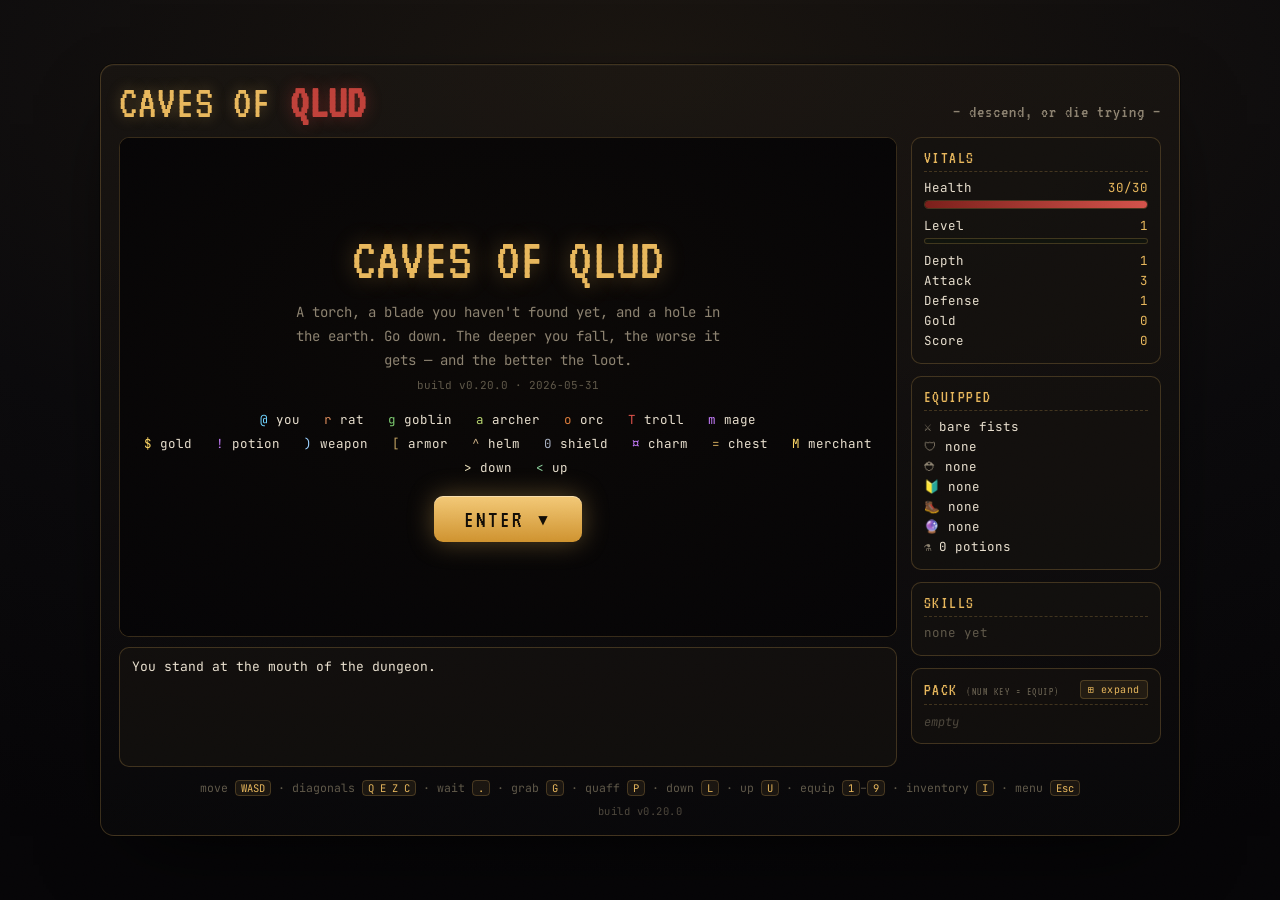
==== index.html @ ee40697e "Fix header cutoff + widen game on short (e.g. 768p) screens Two issues on short laptop screens:  1. " ====
<!doctype html>
<html lang="en">
<head>
<meta charset="utf-8">
<meta name="viewport" content="width=device-width, initial-scale=1, maximum-scale=1, user-scalable=no">
<title>Caves of Qlud · a roguelike</title>
<link rel="preconnect" href="https://fonts.googleapis.com">
<link rel="preconnect" href="https://fonts.gstatic.com" crossorigin>
<link href="https://fonts.googleapis.com/css2?family=VT323&family=JetBrains+Mono:wght@400;700&display=swap" rel="stylesheet">
<link rel="stylesheet" href="inventory-screen.css">
<style>
  :root{
    --bg:#0a0a0c; --stone:#18161a; --ink:#e9e0cf; --dim:#8c8270;
    --amber:#e8b75c; --amber-deep:#9a6b1f; --blood:#c0413a;
    --panel:rgba(20,17,15,.72); --line:rgba(232,183,92,.22);
    --cyan:#6fd3ff;
  }
  *{box-sizing:border-box}
  html{margin:0;height:100%}
  /* body grows with its content (only min-height pins it to the viewport). If
     it were a fixed height:100% box, align-items:center would center an
     over-tall cabinet and push the header above the scroll origin where it
     can't be reached — the "have to zoom out to see the header" bug. */
  body{margin:0}
  body{
    background:
      radial-gradient(120% 90% at 50% 8%, #1a1510 0%, #0b0a0c 55%, #060507 100%);
    color:var(--ink);
    font-family:"JetBrains Mono",ui-monospace,monospace;
    min-height:100%;
    display:flex;align-items:center;justify-content:center;
    padding:18px;
    overflow-x:hidden;
    -webkit-tap-highlight-color:transparent;
  }
  /* faint grain */
  body::before{
    content:"";position:fixed;inset:0;pointer-events:none;z-index:9;
    opacity:.045;mix-blend-mode:overlay;
    background-image:url("data:image/svg+xml,%3Csvg xmlns='http://www.w3.org/2000/svg' width='120' height='120'%3E%3Cfilter id='n'%3E%3CfeTurbulence type='fractalNoise' baseFrequency='.9' numOctaves='2'/%3E%3C/filter%3E%3Crect width='100%25' height='100%25' filter='url(%23n)'/%3E%3C/svg%3E");
  }
  .cabinet{
    /* Fill the viewport: grow as wide as possible so there's no dead space at
       the sides, but cap the width so the 14:9 map still fits the window height
       with no vertical scroll. The left column stacks the map canvas over the
       message log (max 200px), so ~400px of vertical budget covers the header,
       footer, a full log and paddings; horizontal chrome is 302px (cabinet
       padding + the 250px sidebar + 14px gap). The max(980px,…) floor keeps
       short windows at least as wide as the original layout, and on phones the
       100% term always wins — so the mobile layout is unchanged. */
    width:min(100%, max(980px, (100vh - 400px) * 14 / 9 + 302px));
    border:1px solid var(--line);
    border-radius:14px;
    background:linear-gradient(180deg,rgba(28,23,18,.6),rgba(10,9,11,.6));
    box-shadow:0 0 0 1px rgba(0,0,0,.4),0 30px 80px -30px #000, inset 0 1px 0 rgba(255,255,255,.03);
    padding:18px 18px 14px;
  }
  /* Short desktop/laptop windows (e.g. 768p): the full no-scroll layout above
     can't get any wider without overflowing, so it just floors at 980px and
     wastes the sides. Here we instead size the cabinet so the MAP fills the
     window height and stays fully on screen (≈150px reserved for the header +
     paddings), letting the much-wider map use the horizontal space; the message
     log and footer sit below and scroll. min-width:761px keeps phones on their
     own untouched layout. */
  @media (max-height:860px) and (min-width:761px){
    .cabinet{
      width:min(100%, max(980px, (100vh - 150px) * 14 / 9 + 302px));
      padding:12px 16px 10px;
    }
    header{margin-bottom:8px}
    footer{margin-top:7px}
  }
  header{display:flex;align-items:baseline;justify-content:space-between;gap:12px;flex-wrap:wrap;margin-bottom:12px}
  h1{
    font-family:"VT323",monospace;font-weight:400;
    font-size:clamp(30px,5vw,46px);line-height:.9;margin:0;
    color:var(--amber);letter-spacing:1px;
    text-shadow:0 0 14px rgba(232,183,92,.35);
  }
  h1 b{color:var(--blood);text-shadow:0 0 16px rgba(192,65,58,.4)}
  .tag{font-family:"VT323",monospace;font-size:18px;color:var(--dim);letter-spacing:1px}
  .esc-cue{font-family:"JetBrains Mono",monospace;font-size:10px;color:#5f5849;letter-spacing:.5px;white-space:nowrap}
  .esc-cue kbd{font-family:"JetBrains Mono",monospace;color:var(--amber);background:rgba(232,183,92,.08);
    border:1px solid var(--line);border-radius:4px;padding:0 5px;font-size:10px}

  .stage{display:grid;grid-template-columns:1fr 250px;gap:14px;align-items:stretch}
  @media(max-width:760px){ .stage{grid-template-columns:1fr} }

  .screen-wrap{position:relative;border:1px solid var(--line);border-radius:10px;overflow:hidden;background:#050406}
  canvas{display:block;width:100%;height:auto;image-rendering:pixelated}
  /* torchlight + scanlines over the canvas */
  .screen-wrap::after{
    content:"";position:absolute;inset:0;pointer-events:none;
    background:
      radial-gradient(75% 75% at 50% 45%, transparent 55%, rgba(0,0,0,.55) 100%),
      repeating-linear-gradient(0deg, rgba(0,0,0,.16) 0 1px, transparent 1px 3px);
    mix-blend-mode:multiply;
  }

  .panel{display:flex;flex-direction:column;gap:12px}
  .card{
    border:1px solid var(--line);border-radius:10px;background:var(--panel);
    padding:11px 12px;
  }
  .card h2{
    font-family:"VT323",monospace;font-weight:400;font-size:17px;margin:0 0 7px;
    color:var(--amber);letter-spacing:1.5px;text-transform:uppercase;
    border-bottom:1px dashed var(--line);padding-bottom:5px;
  }
  .row{display:flex;justify-content:space-between;font-size:12.5px;margin:3px 0;color:var(--ink)}
  .row span:last-child{color:var(--amber)}
  .hpbar{height:9px;border:1px solid var(--line);border-radius:5px;overflow:hidden;background:#1a0e0c;margin-top:4px}
  .hpfill{height:100%;background:linear-gradient(90deg,#7a1f1a,#d4524a);box-shadow:0 0 8px rgba(212,82,74,.5);transition:width .15s}
  .xpbar{height:6px;border:1px solid var(--line);border-radius:5px;overflow:hidden;background:#10130c;margin-top:4px}
  .xpfill{height:100%;background:linear-gradient(90deg,#3c6b2e,#86d166);transition:width .15s}

  .slot{font-size:12.5px;margin:3px 0;color:var(--dim)}
  .slot b{color:var(--ink);font-weight:400}
  #inv{list-style:none;margin:0;padding:0;font-size:12px;max-height:132px;overflow-y:auto;overflow-x:hidden}
  #inv::-webkit-scrollbar{width:7px}
  #inv::-webkit-scrollbar-track{background:rgba(0,0,0,.25);border-radius:4px}
  #inv::-webkit-scrollbar-thumb{background:var(--amber-deep);border-radius:4px}
  #inv{scrollbar-width:thin;scrollbar-color:var(--amber-deep) rgba(0,0,0,.25)}
  #inv li{padding:2px 0;color:var(--dim);cursor:pointer}
  #inv li:hover{color:var(--ink)}
  #inv .key{color:var(--amber)}
  #inv .eq{color:var(--cyan)}
  #inv .leg{color:#ffd86b;text-shadow:0 0 6px rgba(255,216,107,.4)}
  #inv .chm{color:#c77dff}
  .packhead{display:flex;align-items:center;justify-content:space-between;gap:8px}
  .togglegroup{display:flex;gap:5px;flex-shrink:0}
  .autobtn{font-family:"JetBrains Mono",monospace;font-size:10px;cursor:pointer;
    color:var(--amber);background:rgba(232,183,92,.08);border:1px solid var(--line);
    border-radius:4px;padding:2px 7px;letter-spacing:.5px;white-space:nowrap}
  .autobtn.off{color:#8c8270;background:rgba(255,255,255,.03)}
  #inv .empty{color:#4d473c;font-style:italic;cursor:default}

  #log{
    margin-top:0;border:1px solid var(--line);border-radius:10px;background:var(--panel);
    padding:9px 12px;font-size:13px;min-height:120px;max-height:200px;line-height:1.5;flex:1 1 auto;
    overflow-y:auto; scroll-behavior:smooth;
  }
  #log::-webkit-scrollbar{width:8px}
  #log::-webkit-scrollbar-track{background:transparent}
  #log::-webkit-scrollbar-thumb{background:rgba(232,183,92,.25);border-radius:4px}
  #log::-webkit-scrollbar-thumb:hover{background:rgba(232,183,92,.5)}
  #log{scrollbar-width:thin;scrollbar-color:rgba(232,183,92,.25) transparent}
  #log div{color:var(--dim)}
  #log div:last-child{color:var(--ink)}
  #log .good{color:#86d166} #log .bad{color:#e0716a} #log .gold{color:var(--amber)}

  footer{margin-top:11px;font-size:11.5px;color:#5f5849;line-height:1.7;text-align:center}
  footer kbd{
    font-family:"JetBrains Mono",monospace;color:var(--amber);background:rgba(232,183,92,.08);
    border:1px solid var(--line);border-radius:4px;padding:0 5px;font-size:10.5px;
  }
  footer .ver{display:block;margin-top:5px;color:#4d473c;font-size:10.5px;letter-spacing:.5px}

  /* board: map with controls stacked directly beneath it */
  .board{display:flex;flex-direction:column;gap:10px;min-width:0}

  /* touch controls */
  .touch{display:none;gap:18px;align-items:center;justify-content:center}
  @media(pointer:coarse){ .touch{display:flex} }
  .dpad{display:grid;grid-template-columns:repeat(3,46px);grid-template-rows:repeat(3,46px);gap:5px}
  .dpad button,.acts button{
    font-family:"VT323",monospace;font-size:20px;color:var(--amber);
    background:rgba(232,183,92,.06);border:1px solid var(--line);border-radius:8px;cursor:pointer;
  }
  .dpad button:active,.acts button:active{background:rgba(232,183,92,.2)}
  .dpad .blank{visibility:hidden}
  .acts{display:grid;grid-template-columns:repeat(2,1fr);gap:6px;flex:1;max-width:170px}
  .acts button{padding:9px 4px;font-size:15px}
  .acts .actspan{grid-column:1 / -1}

  /* overlay */
  .overlay{position:absolute;inset:0;z-index:5;display:flex;flex-direction:column;
    align-items:center;justify-content:center;text-align:center;gap:12px;padding:18px;
    overflow-y:auto;
    background:radial-gradient(80% 80% at 50% 40%,rgba(12,9,7,.9),rgba(5,4,6,.97));backdrop-filter:blur(2px)}
  .overlay.hidden{display:none}
  .overlay .big{font-family:"VT323",monospace;font-size:clamp(34px,7vw,60px);color:var(--amber);
    text-shadow:0 0 22px rgba(232,183,92,.4);line-height:.95}
  .overlay .big.dead{color:var(--blood);text-shadow:0 0 22px rgba(192,65,58,.45)}
  .overlay p{margin:0;color:var(--dim);font-size:14px;max-width:440px;line-height:1.7}
  .overlay .legend{font-size:12.5px;color:var(--ink);line-height:1.9}
  .overlay .legend i{font-style:normal;display:inline-block}
  .play-btn{
    margin-top:4px;font-family:"VT323",monospace;font-size:24px;letter-spacing:2px;
    color:#120d06;background:linear-gradient(180deg,#f3c977,#cf922f);
    border:none;border-radius:9px;padding:9px 30px;cursor:pointer;
    box-shadow:0 0 26px rgba(232,183,92,.35),inset 0 1px 0 rgba(255,255,255,.4);
  }
  .play-btn:active{transform:translateY(1px)}

  /* escape / pause menu — a true full-viewport modal so it's always visible,
     even on mobile where it's opened from the touch controls below the canvas */
  .modal{position:fixed;inset:0;z-index:50;display:flex;flex-direction:column;
    align-items:center;justify-content:center;gap:14px;padding:20px;overflow-y:auto;
    background:radial-gradient(80% 80% at 50% 40%,rgba(12,9,7,.95),rgba(5,4,6,.99));
    backdrop-filter:blur(3px)}
  .modal.hidden{display:none}
  .modal .esc-title{font-family:"VT323",monospace;font-size:clamp(28px,5vw,40px);line-height:.95;
    color:var(--amber);text-shadow:0 0 18px rgba(232,183,92,.4);letter-spacing:1px}
  .esc-group{display:flex;flex-direction:column;gap:9px;width:min(280px,82%)}
  .esc-group .autobtn{width:100%;text-align:center;font-size:13px;padding:9px 12px;letter-spacing:1px}
  .esc-divider{width:min(280px,82%);border-top:1px dashed var(--line);
    padding-top:12px;margin-top:2px;display:flex;flex-direction:column;gap:9px}
  .esc-row{display:flex;align-items:center;justify-content:space-between;gap:10px;width:100%}
  .esc-row label{font-size:12px;color:var(--dim);letter-spacing:.5px}
  .esc-row .autobtn{min-width:108px;text-align:center}
  .esc-row input[type=range]{width:120px;accent-color:var(--amber);cursor:pointer}
  .autobtn.on{color:var(--amber);background:rgba(232,183,92,.2)}
  .autobtn.dead{color:var(--blood);border-color:rgba(192,65,58,.4);background:rgba(192,65,58,.1)}
  .autobtn.dead:hover{background:rgba(192,65,58,.2)}
  .esc-hint{font-size:11px;color:#5f5849;letter-spacing:.5px}

  /* level-up perk picker */
  .overlay .big.lvl{color:#86d166;text-shadow:0 0 20px rgba(134,209,102,.4)}
  .perks{display:flex;flex-direction:column;gap:9px;width:100%;max-width:340px}
  .perk{
    text-align:left;border:1px solid var(--line);border-radius:9px;background:rgba(232,183,92,.06);
    color:var(--ink);padding:9px 13px;cursor:pointer;font-family:"JetBrains Mono",monospace;
    transition:background .12s,transform .05s;
  }
  .perk:hover{background:rgba(232,183,92,.15);border-color:rgba(232,183,92,.5)}
  .perk:active{transform:translateY(1px)}
  .perk .pk-key{color:var(--amber);font-family:"VT323",monospace;font-size:19px;margin-right:9px}
  .perk .pk-name{color:var(--amber);font-weight:700;font-size:14px}
  .perk .pk-desc{display:block;color:var(--dim);font-size:11.5px;margin-top:3px;margin-left:28px}
  #skills div{margin:2px 0}
  .leg{color:#ffd86b} .chm{color:#c77dff}

  /* boss health banner */
  .bossbar{position:absolute;top:7px;left:50%;transform:translateX(-50%);
    width:min(86%,420px);z-index:4;text-align:center;pointer-events:none}
  .bossbar.hidden{display:none}
  #bossName{font-family:"VT323",monospace;font-size:19px;letter-spacing:1px;color:#ff8a78;
    text-shadow:0 0 8px rgba(0,0,0,.85)}
  .bosshp{height:8px;margin-top:3px;border:1px solid rgba(224,82,74,.6);border-radius:5px;
    background:rgba(40,10,8,.7);overflow:hidden}
  #bossHpFill{height:100%;width:100%;background:linear-gradient(90deg,#7a1f1a,#e0524a);
    box-shadow:0 0 8px rgba(224,82,74,.6);transition:width .15s}

  /* merchant shop */
  .shopcols{display:flex;gap:14px;width:100%;max-width:480px}
  .shopcol{flex:1;border:1px solid var(--line);border-radius:9px;background:rgba(232,183,92,.05);
    padding:8px 9px;min-height:120px}
  .shoph{font-family:"VT323",monospace;font-size:17px;color:var(--amber);letter-spacing:1px;
    border-bottom:1px dashed var(--line);padding-bottom:4px;margin-bottom:6px}
  .shopitem{display:flex;justify-content:space-between;align-items:center;gap:8px;
    font-size:12px;color:var(--ink);padding:4px 0;cursor:pointer;border-bottom:1px solid rgba(232,183,92,.07)}
  .shopitem:hover{color:#fff}
  .shopitem .pr{color:var(--amber);font-size:11.5px;white-space:nowrap}
  .shopitem.dis{color:#5f5849;cursor:default}
  .shopitem.dis:hover{color:#5f5849}
  #buyList,#sellList{max-height:160px;overflow-y:auto;scrollbar-width:thin;scrollbar-color:var(--amber-deep) rgba(0,0,0,.25)}
  .shopempty{color:#5f5849;font-style:italic;font-size:11.5px;padding:6px 0}

  /* compact everything on phones so the map + title stay on screen */
  @media(max-width:760px){
    body{padding:8px;align-items:flex-start}
    .cabinet{padding:11px 11px 9px;border-radius:10px}
    header{margin-bottom:8px}
    h1{font-size:30px}
    .stage{gap:10px}
    .overlay{gap:9px;padding:14px}
    .overlay .big{font-size:32px}
    .overlay p{font-size:12px;line-height:1.5}
    .overlay .legend{font-size:11px;line-height:1.7}
    .card{padding:8px 10px}
    .card h2{font-size:15px;margin-bottom:5px}
    .row,.slot{font-size:12px}
    #log{font-size:12px;margin-top:10px}
    footer{margin-top:9px}
  }
</style>
</head>
<body>
<div class="cabinet">
  <header>
    <h1>CAVES OF&nbsp;<b>QLUD</b></h1>
    <span class="tag" id="depthTag">— descend, or die trying —</span>
    <span class="tag" id="godTag" style="display:none;color:#ffd866">[GODMODE · F1]</span>
  </header>

  <div class="stage">
    <div class="board">
    <div class="screen-wrap">
      <canvas id="game"></canvas>
      <div class="bossbar hidden" id="bossBar">
        <span id="bossName"></span>
        <div class="bosshp"><div id="bossHpFill"></div></div>
      </div>
      <div class="overlay" id="overlay">
        <div class="big" id="overTitle">CAVES OF QLUD</div>
        <p id="overText">A torch, a blade you haven't found yet, and a hole in the earth. Go down. The deeper you fall, the worse it gets — and the better the loot.</p>
        <div class="legend" id="legend">
          <i style="color:#6fd3ff" data-spr="player">@</i> you &nbsp;
          <i style="color:#d98a5a" data-spr="rat">r</i> rat &nbsp;
          <i style="color:#7bc96f" data-spr="goblin">g</i> goblin &nbsp;
          <i style="color:#b6d36f" data-spr="archer">a</i> archer &nbsp;
          <i style="color:#d97a3a" data-spr="orc">o</i> orc &nbsp;
          <i style="color:#e0524a" data-spr="troll">T</i> troll &nbsp;
          <i style="color:#c77dff" data-spr="mage">m</i> mage<br>
          <i style="color:#ffd866" data-spr="gold">$</i> gold &nbsp;
          <i style="color:#c77dff" data-spr="potion">!</i> potion &nbsp;
          <i style="color:#9ad0ff" data-spr="weapon">)</i> weapon &nbsp;
          <i style="color:#c0a060" data-spr="armor">[</i> armor &nbsp;
          <i style="color:#d0b48a" data-spr="helm">^</i> helm &nbsp;
          <i style="color:#a8b0c0" data-spr="shield">0</i> shield &nbsp;
          <i style="color:#c77dff" data-spr="charm">¤</i> charm &nbsp;
          <i style="color:#caa45a" data-spr="chest">=</i> chest &nbsp;
          <i style="color:#ffd866" data-spr="merchant">M</i> merchant &nbsp;
          <i style="color:#f0e6c0" data-spr="stairs_down">&gt;</i> down &nbsp;
          <i style="color:#8fd6a0" data-spr="stairs_up">&lt;</i> up
        </div>
        <button class="play-btn" id="playBtn">ENTER ▾</button>
        <button class="play-btn" id="ngBtn" style="display:none;margin-top:8px">NEW GAME+ ▾</button>
      </div>

      <div class="overlay levelup hidden" id="levelup">
        <div class="big lvl">LEVEL UP</div>
        <p id="lvlSub">Choose a boon</p>
        <div id="perkBtns" class="perks"></div>
      </div>

      <div class="overlay shop hidden" id="shop">
        <div class="big" style="color:#ffd866;text-shadow:0 0 18px rgba(255,216,102,.4)">MERCHANT</div>
        <p id="shopGold" style="margin:0;color:var(--amber)">Gold: 0</p>
        <div class="shopcols">
          <div class="shopcol">
            <div class="shoph">Buy</div>
            <div id="buyList"></div>
          </div>
          <div class="shopcol">
            <div class="shoph">Sell from pack</div>
            <div id="sellList"></div>
          </div>
        </div>
        <button class="play-btn" id="closeShop" style="font-size:19px;padding:7px 24px">LEAVE ▴</button>
      </div>

      <div class="modal hidden" id="escMenu">
        <div class="esc-title">PAUSED</div>
        <div class="esc-group">
          <button id="saveBtn" class="autobtn">Save Game</button>
          <button id="loadBtn" class="autobtn">Load Game</button>
          <button id="menuNewGameBtn" class="autobtn dead">New Game</button>
        </div>
        <div class="esc-divider">
          <div class="esc-row"><label>Graphics</label><button id="gfxBtn" class="autobtn">gfx: on</button></div>
          <div class="esc-row"><label>Auto-Equip</label><button id="autoBtn" class="autobtn">auto: on</button></div>
          <div class="esc-row"><label>Sound FX</label><button id="sfxBtn" class="autobtn">⚡ sfx: on</button></div>
          <div class="esc-row"><label>Music</label><button id="musicBtn" class="autobtn" type="button" title="Toggle music">♪ music: on</button></div>
          <div class="esc-row"><label>Volume</label><input id="musicVol" type="range" min="0" max="100" value="45" title="Music volume"></div>
        </div>
        <button class="play-btn" id="closeEscBtn" style="font-size:19px;padding:7px 24px">CLOSE MENU ▴</button>
        <div class="esc-hint">or press Esc to resume</div>
      </div>
    </div><!-- /screen-wrap -->

    <div class="touch">
      <div class="dpad">
        <button data-mv="-1,-1">↖</button><button data-mv="0,-1">↑</button><button data-mv="1,-1">↗</button>
        <button data-mv="-1,0">←</button><button data-act="wait">·</button><button data-mv="1,0">→</button>
        <button data-mv="-1,1">↙</button><button data-mv="0,1">↓</button><button data-mv="1,1">↘</button>
      </div>
      <div class="acts">
        <button data-act="pickup">grab</button>
        <button data-act="quaff">quaff</button>
        <button data-act="descend">down (L)</button>
        <button data-act="ascend">up (U)</button>
        <button data-act="inventory">pack (I)</button>
        <button data-act="menu">menu</button>
      </div>
    </div>

    <div id="log"><div>You stand at the mouth of the dungeon.</div></div>
    </div><!-- /board -->

    <div class="panel">
      <div class="card">
        <h2>Vitals</h2>
        <div class="row"><span>Health</span><span id="hpTxt">30/30</span></div>
        <div class="hpbar"><div class="hpfill" id="hpFill" style="width:100%"></div></div>
        <div class="row" style="margin-top:8px"><span>Level</span><span id="lvlTxt">1</span></div>
        <div class="xpbar"><div class="xpfill" id="xpFill" style="width:0%"></div></div>
        <div class="row" style="margin-top:8px"><span>Depth</span><span id="depthTxt">1</span></div>
        <div class="row"><span>Attack</span><span id="atkTxt">3</span></div>
        <div class="row"><span>Defense</span><span id="defTxt">1</span></div>
        <div class="row"><span>Gold</span><span id="goldTxt">0</span></div>
        <div class="row"><span>Score</span><span id="scoreTxt">0</span></div>
        <div id="statusLine" style="display:none;margin-top:6px;font-size:11.5px;border-top:1px dashed var(--line);padding-top:5px"></div>
      </div>

      <div class="card">
        <h2>Equipped</h2>
        <div class="slot">⚔ <b id="wepTxt">bare fists</b></div>
        <div class="slot">🛡 <b id="armTxt">none</b></div>
        <div class="slot">⛑ <b id="helmTxt">none</b></div>
        <div class="slot">🔰 <b id="shldTxt">none</b></div>
        <div class="slot">🥾 <b id="bootsTxt">none</b></div>
        <div class="slot">🔮 <b id="charmTxt">none</b></div>
        <div class="slot">⚗ <b id="potTxt">0 potions</b></div>
      </div>

      <div class="card">
        <h2>Skills</h2>
        <div id="skills" class="slot"><span style="color:#5f5849">none yet</span></div>
      </div>

      <div class="card">
        <h2 class="packhead"><span>Pack <span style="color:#5f5849;font-size:11px">(num key = equip)</span></span>
          <button id="invOpenBtn" class="autobtn" title="Open the full inventory screen (I)">⊞ expand</button></h2>
        <ul id="inv"><li class="empty">empty</li></ul>
      </div>
    </div>
  </div>

  <footer>
    move <kbd>WASD</kbd> · diagonals <kbd>Q E Z C</kbd> · wait <kbd>.</kbd> ·
    grab <kbd>G</kbd> · quaff <kbd>P</kbd> · down <kbd>L</kbd> · up <kbd>U</kbd> · equip <kbd>1</kbd>–<kbd>9</kbd> · inventory <kbd>I</kbd> · menu <kbd>Esc</kbd>
    <span class="ver" id="verTag"></span>
  </footer>
</div>

<script src="sprites.js"></script>
<script type="module" src="src/game.js"></script>
</body>
</html>
---- inventory-screen.css ----
/* ============================================================
   Caves of Qlud — full-screen Inventory / Equipment overlay.
   Everything is scoped under #invScreen and uses iv- prefixed
   class names so it never collides with the game's own HUD CSS
   (.panel / .card / .slot / .row / .cell / .grid / .bar / .stat).
   ============================================================ */
#invScreen{
  position:fixed; inset:0; z-index:60;
  display:flex; align-items:center; justify-content:center;
  padding:18px;
  background:radial-gradient(80% 80% at 50% 40%, rgba(12,9,7,.93), rgba(5,4,6,.98));
  backdrop-filter:blur(3px);
  font-family:"JetBrains Mono",ui-monospace,monospace;
  --iv-amber:#e8b75c; --iv-amber-deep:#9a6b1f; --iv-ink:#e9e0cf;
  --iv-dim:#8c8270; --iv-faint:#5f5849; --iv-blood:#c0413a; --iv-green:#86d166;
  --iv-panel:rgba(20,17,15,.74); --iv-panel-2:rgba(14,12,11,.82);
  --iv-line:rgba(232,183,92,.22); --iv-line-2:rgba(232,183,92,.40);
  --iv-cyan:#6fd3ff; --iv-purple:#c77dff; --iv-gold:#ffd866;
}
#invScreen.hidden{ display:none; }
#invScreen *{ box-sizing:border-box; }

/* fixed 16:9 stage, scaled to fit by JS */
.iv-frame{
  position:relative;
  width:1600px; height:900px;
  transform-origin:center center;
  border:1px solid var(--iv-line-2); border-radius:10px;
  background:
    linear-gradient(180deg,rgba(28,23,18,.55),rgba(10,9,11,.5)),
    radial-gradient(120% 100% at 50% 0%, #1a1510 0%, #0b0a0c 60%, #060507 100%);
  box-shadow:0 0 0 1px rgba(0,0,0,.5), inset 0 0 70px rgba(0,0,0,.6), 0 40px 100px -30px #000;
  padding:20px 24px 16px;
  display:flex; flex-direction:column; gap:13px; color:var(--iv-ink);
}
.iv-frame::before{ content:""; position:absolute; inset:7px; border:1px dashed var(--iv-line); border-radius:6px; pointer-events:none; }
.iv-corner{ position:absolute; width:14px; height:14px; border:2px solid var(--iv-amber); opacity:.85; z-index:3; }
.iv-corner.tl{ left:-2px; top:-2px; border-right:0; border-bottom:0; }
.iv-corner.tr{ right:-2px; top:-2px; border-left:0; border-bottom:0; }
.iv-corner.bl{ left:-2px; bottom:-2px; border-right:0; border-top:0; }
.iv-corner.br{ right:-2px; bottom:-2px; border-left:0; border-top:0; }

/* ---------- header ---------- */
.iv-header{ display:flex; align-items:flex-end; justify-content:space-between; gap:18px; position:relative; z-index:4; }
.iv-title-wrap{ display:flex; align-items:flex-end; gap:16px; flex-wrap:nowrap; }
.iv-h1{
  font-family:"VT323",monospace; font-weight:400; margin:0;
  font-size:46px; line-height:.8; color:var(--iv-amber); letter-spacing:2px;
  text-shadow:0 0 18px rgba(232,183,92,.4); white-space:nowrap; padding-right:8px;
}
.iv-crumb{ font-family:"VT323",monospace; font-size:18px; color:var(--iv-dim); letter-spacing:1px; white-space:nowrap; padding-bottom:3px; }
.iv-crumb b{ color:var(--iv-blood); }
.iv-hud{ display:flex; gap:10px; align-items:stretch; }
.iv-chip{ display:flex; align-items:center; gap:9px; border:1px solid var(--iv-line); border-radius:7px; background:var(--iv-panel); padding:7px 14px; }
.iv-chip .iv-k{ font-size:10px; letter-spacing:1.5px; color:var(--iv-faint); text-transform:uppercase; }
.iv-chip .iv-v{ font-family:"VT323",monospace; font-size:27px; line-height:.8; color:var(--iv-amber); }
.iv-chip.lvl .iv-v{ color:var(--iv-green); }
.iv-chip canvas{ width:26px; height:26px; image-rendering:pixelated; display:block; }
.iv-close{
  align-self:center; width:42px; height:42px; flex:none; cursor:pointer;
  border:1px solid var(--iv-line-2); border-radius:8px; background:var(--iv-panel);
  color:var(--iv-amber); font-size:18px; font-family:"JetBrains Mono",monospace; line-height:1;
  transition:.12s;
}
.iv-close:hover{ background:rgba(192,65,58,.14); border-color:var(--iv-blood); color:#e87a72; }

/* ---------- body grid ---------- */
.iv-body{
  flex:1; display:grid; min-height:0;
  grid-template-columns:380px 1fr;
  grid-template-rows:1fr 200px;
  gap:12px;
}
.iv-panel{
  border:1px solid var(--iv-line); border-radius:9px; background:var(--iv-panel);
  box-shadow:inset 0 1px 0 rgba(255,255,255,.03), 0 14px 30px -22px #000;
  padding:12px 15px; display:flex; flex-direction:column; min-height:0; position:relative; overflow:hidden;
}
.iv-panel > .iv-h2{
  font-family:"VT323",monospace; font-weight:400; font-size:19px; margin:0 0 8px;
  color:var(--iv-amber); letter-spacing:2px; text-transform:uppercase;
  border-bottom:1px dashed var(--iv-line); padding-bottom:6px;
  display:flex; align-items:center; gap:9px; flex:none;
}
.iv-panel > .iv-h2::before{ content:""; width:7px; height:7px; background:var(--iv-amber); transform:rotate(45deg); flex:none; box-shadow:0 0 6px rgba(232,183,92,.5); }
.iv-panel > .iv-h2 .iv-sub{ margin-left:auto; font-size:13px; color:var(--iv-faint); letter-spacing:1px; text-transform:none; }

/* ===== zone 1: statistics ===== */
.iv-z1{ grid-row:1; grid-column:1; }
.iv-who{ display:flex; gap:13px; align-items:center; margin-bottom:9px; }
.iv-portrait{
  width:66px; height:66px; flex:none; border:1px solid var(--iv-line-2); border-radius:7px;
  background:radial-gradient(70% 70% at 50% 35%, #20303c, #0a0c10);
  display:flex; align-items:center; justify-content:center; overflow:hidden;
  box-shadow:inset 0 0 18px rgba(0,0,0,.6);
}
.iv-portrait canvas{ height:58px; width:auto; image-rendering:pixelated; display:block; }
.iv-name{ font-family:"VT323",monospace; font-size:32px; line-height:.85; color:var(--iv-ink); letter-spacing:1px; }
.iv-cls{ font-size:12px; color:var(--iv-amber); letter-spacing:2px; text-transform:uppercase; margin-top:5px; }
.iv-cls .lv{ color:var(--iv-dim); }

.iv-bar-row{ margin:6px 0; }
.iv-bar-lbl{ display:flex; justify-content:space-between; font-size:12px; margin-bottom:4px; }
.iv-bar-lbl .l{ color:var(--iv-dim); letter-spacing:.5px; }
.iv-bar-lbl .r{ color:var(--iv-ink); font-variant-numeric:tabular-nums; }
.iv-bar{ height:11px; border:1px solid var(--iv-line); border-radius:6px; overflow:hidden; background:#140d0b; position:relative; }
.iv-bar > i{ display:block; height:100%; }
.iv-bar.hp > i{ background:linear-gradient(90deg,#7a1f1a,#d4524a); box-shadow:0 0 9px rgba(212,82,74,.5); }
.iv-bar.xp{ background:#10130c; }
.iv-bar.xp > i{ background:linear-gradient(90deg,#3c6b2e,#86d166); }

.iv-stat-grid{ display:grid; grid-template-columns:1fr 1fr; gap:3px 16px; margin-top:9px; }
.iv-stat{ display:flex; justify-content:space-between; align-items:baseline; font-size:13px; border-bottom:1px solid rgba(232,183,92,.08); padding:3px 0; }
.iv-stat .l{ color:var(--iv-dim); letter-spacing:.3px; }
.iv-stat .v{ font-family:"VT323",monospace; font-size:22px; color:var(--iv-amber); line-height:.8; }
.iv-stat .v.cy{ color:var(--iv-cyan); } .iv-stat .v.gr{ color:var(--iv-green); }

.iv-eff-head{ font-size:11px; letter-spacing:2px; color:var(--iv-faint); text-transform:uppercase; margin:8px 0 6px; border-top:1px dashed var(--iv-line); padding-top:8px; }
.iv-eff{ display:flex; align-items:center; gap:10px; padding:3px 0; }
.iv-eff .ic{ width:30px; height:30px; flex:none; border:1px solid var(--iv-line); border-radius:6px; background:rgba(0,0,0,.3); display:flex; align-items:center; justify-content:center; }
.iv-eff .ic canvas{ width:26px; height:26px; image-rendering:pixelated; display:block; }
.iv-eff .ic .dot{ width:7px; height:7px; transform:rotate(45deg); background:var(--iv-amber); box-shadow:0 0 6px rgba(232,183,92,.5); }
.iv-eff .nm{ font-size:13px; color:var(--iv-ink); }
.iv-eff .nm b{ color:var(--iv-green); font-weight:400; }
.iv-eff.perk .nm{ color:var(--iv-amber); }
.iv-eff.perk .nm b{ color:var(--iv-dim); }
#ivEffects{ overflow-y:auto; min-height:0; }

/* ===== zone 2: paper-doll ===== */
.iv-z2{ grid-row:1; grid-column:2; }
.iv-doll{ flex:1; display:grid; grid-template-columns:178px 1fr 178px; gap:8px; align-items:center; min-height:0; }
.iv-slot-col{ display:flex; flex-direction:column; gap:9px; justify-content:center; }
.iv-eslot{
  --rc:#5a5247; --rg:transparent;
  border:1px solid var(--rc); border-radius:8px; background:var(--iv-panel-2);
  box-shadow:inset 0 0 12px var(--rg);
  padding:7px 9px; display:flex; align-items:center; gap:10px; position:relative; min-height:60px; cursor:pointer;
}
.iv-eslot:hover{ filter:brightness(1.13); }
.iv-eslot .frameicon{
  width:50px; height:50px; flex:none; border:1px solid var(--rc); border-radius:6px;
  background:repeating-linear-gradient(135deg,rgba(255,255,255,.025) 0 3px,transparent 3px 6px),#0c0a09;
  display:flex; align-items:center; justify-content:center; box-shadow:inset 0 0 10px var(--rg);
}
.iv-eslot .frameicon canvas{ width:44px; height:44px; image-rendering:pixelated; display:block; }
.iv-eslot .meta{ min-width:0; flex:1; }
.iv-eslot .role{ font-size:9.5px; letter-spacing:1.5px; color:var(--iv-faint); text-transform:uppercase; }
.iv-eslot .iname{ font-size:12px; color:var(--iv-ink); line-height:1.12; margin:2px 0; display:-webkit-box; -webkit-line-clamp:3; -webkit-box-orient:vertical; overflow:hidden; }
.iv-eslot .ibonus{ font-family:"VT323",monospace; font-size:18px; line-height:.8; color:var(--iv-amber); }
.iv-eslot.empty{ cursor:default; }
.iv-eslot.empty:hover{ filter:none; }
.iv-eslot.empty .iname{ color:var(--iv-faint); font-style:italic; }
.iv-eslot.empty .frameicon{ opacity:.35; }
.iv-eslot.empty .frameicon canvas{ opacity:.5; }
.iv-eslot.r-magic{ --rc:#6fd3ff; --rg:rgba(111,211,255,.16); }
.iv-eslot.r-magic .iname{ color:#bfe9ff; }
.iv-eslot.r-charm{ --rc:#c77dff; --rg:rgba(199,125,255,.20); }
.iv-eslot.r-charm .iname{ color:#e3c4ff; } .iv-eslot.r-charm .ibonus{ color:var(--iv-purple); }
.iv-eslot.r-legend{ --rc:#ffd866; --rg:rgba(255,216,102,.22); box-shadow:inset 0 0 14px var(--rg),0 0 16px -4px rgba(255,216,102,.4); }
.iv-eslot.r-legend .iname{ color:var(--iv-gold); text-shadow:0 0 8px rgba(255,216,102,.4); } .iv-eslot.r-legend .ibonus{ color:var(--iv-gold); }
.iv-slot-col.right .iv-eslot{ flex-direction:row-reverse; text-align:right; }

.iv-hero{ position:relative; height:100%; display:flex; flex-direction:column; align-items:center; justify-content:center; gap:6px; }
.iv-hero-stage{
  position:relative; width:280px; height:260px; display:flex; align-items:center; justify-content:center;
  background:
    radial-gradient(60% 50% at 50% 38%, rgba(111,211,255,.10), transparent 70%),
    radial-gradient(80% 70% at 50% 55%, rgba(20,16,12,.6), transparent 75%);
}
.iv-hero-stage::before{ content:""; position:absolute; inset:8px 30px; border:1px solid var(--iv-line); border-radius:120px 120px 14px 14px; box-shadow:inset 0 0 40px rgba(0,0,0,.5); }
.iv-hero-stage canvas{ height:248px; width:auto; image-rendering:pixelated; filter:drop-shadow(0 10px 18px rgba(0,0,0,.6)); position:relative; z-index:2; }
.iv-hero-base{ position:absolute; bottom:20px; width:160px; height:24px; border-radius:50%; background:radial-gradient(closest-side,rgba(232,183,92,.18),transparent); z-index:1; }
.iv-hero-plate{ font-family:"VT323",monospace; font-size:20px; letter-spacing:3px; color:var(--iv-amber); border-top:1px solid var(--iv-line); border-bottom:1px solid var(--iv-line); padding:3px 26px; text-transform:uppercase; text-shadow:0 0 10px rgba(232,183,92,.35); }
.iv-hero-rot{ font-size:10px; letter-spacing:2px; color:var(--iv-faint); text-transform:uppercase; }

/* ===== zone 3: pack ===== */
.iv-z3{ grid-row:2; grid-column:1 / -1; }
.iv-packbar{ display:flex; align-items:center; gap:8px; margin-left:auto; }
.iv-filters{ display:flex; gap:6px; align-items:center; }
.iv-chipf{ font-size:11.5px; letter-spacing:.5px; color:var(--iv-dim); background:rgba(255,255,255,.03); border:1px solid var(--iv-line); border-radius:6px; padding:5px 12px; cursor:pointer; transition:.12s; }
.iv-chipf:hover{ color:var(--iv-ink); border-color:var(--iv-line-2); }
.iv-chipf.on{ color:#120d06; background:linear-gradient(180deg,#f0c878,#cf922f); border-color:transparent; font-weight:700; }

.iv-packwrap{ display:flex; gap:15px; flex:1; min-height:0; }
.iv-grid{ flex:1; display:grid; grid-template-columns:repeat(9,1fr); grid-auto-rows:1fr; gap:8px; min-height:0; overflow-y:auto; }
.iv-cell{
  --rc:#3a352e; --rg:transparent;
  position:relative; border:1px solid var(--rc); border-radius:7px; background:#0c0a09;
  display:flex; align-items:center; justify-content:center;
  box-shadow:inset 0 0 10px rgba(0,0,0,.5); transition:transform .1s,box-shadow .1s;
}
.iv-cell.has{ background:repeating-linear-gradient(135deg,rgba(255,255,255,.022) 0 3px,transparent 3px 6px),#100d0b; box-shadow:inset 0 0 10px var(--rg); cursor:pointer; }
.iv-cell.has:hover{ transform:translateY(-2px); box-shadow:inset 0 0 12px var(--rg),0 8px 16px -8px #000; }
.iv-cell canvas{ width:42px; height:42px; image-rendering:pixelated; display:block; }
.iv-cell .qty{ position:absolute; right:4px; bottom:3px; font-family:"VT323",monospace; font-size:17px; line-height:.8; color:var(--iv-ink); text-shadow:0 1px 2px #000,0 0 3px #000; }
.iv-cell .cn{ position:absolute; left:5px; top:4px; font-size:8.5px; letter-spacing:.5px; color:var(--iv-faint); max-width:78%; overflow:hidden; text-overflow:ellipsis; white-space:nowrap; text-transform:uppercase; }
.iv-cell.eq::after{ content:"E"; position:absolute; right:4px; top:3px; font-size:9px; font-family:"VT323",monospace; color:var(--iv-cyan); letter-spacing:.5px; }
.iv-cell.r-magic{ --rc:#3f6f86; --rg:rgba(111,211,255,.13); } .iv-cell.r-magic .cn{ color:#7fb6d6; }
.iv-cell.r-charm{ --rc:#6e4a8e; --rg:rgba(199,125,255,.16); } .iv-cell.r-charm .cn{ color:#b187cf; }
.iv-cell.r-legend{ --rc:#9a7d2e; --rg:rgba(255,216,102,.20); box-shadow:inset 0 0 12px var(--rg),0 0 12px -5px rgba(255,216,102,.5); } .iv-cell.r-legend .cn{ color:var(--iv-gold); }
.iv-cell.empty .x{ width:9px; height:9px; border:1px solid #2a2722; transform:rotate(45deg); opacity:.5; }

.iv-cap{ width:182px; flex:none; display:flex; flex-direction:column; gap:9px; border-left:1px dashed var(--iv-line); padding-left:15px; }
.iv-cline{ font-size:11px; letter-spacing:1.5px; color:var(--iv-faint); text-transform:uppercase; }
.iv-cbig{ font-family:"VT323",monospace; font-size:30px; color:var(--iv-ink); line-height:.8; }
.iv-cbig b{ color:var(--iv-amber); }
.iv-legendk{ margin-top:auto; display:flex; flex-direction:column; gap:6px; font-size:11px; }
.iv-legendk .lk{ display:flex; align-items:center; gap:8px; color:var(--iv-dim); }
.iv-legendk .sw{ width:11px; height:11px; border-radius:3px; border:1px solid; }

/* ---------- footer ---------- */
.iv-footer{ display:flex; align-items:center; justify-content:space-between; gap:18px; position:relative; z-index:4; border-top:1px solid var(--iv-line); padding-top:11px; flex-wrap:wrap; }
.iv-acts{ display:flex; gap:10px; flex-wrap:wrap; }
.iv-abtn{ display:flex; align-items:center; gap:9px; min-height:42px; padding:5px 16px 5px 7px; border:1px solid var(--iv-line-2); border-radius:9px; background:var(--iv-panel); color:var(--iv-ink); font-family:"JetBrains Mono",monospace; font-size:13px; cursor:pointer; transition:.12s; }
.iv-abtn:hover{ background:rgba(232,183,92,.10); border-color:var(--iv-amber); }
.iv-abtn:active{ transform:translateY(1px); }
.iv-abtn .key{ min-width:30px; height:30px; padding:0 7px; border-radius:6px; display:flex; align-items:center; justify-content:center; font-family:"VT323",monospace; font-size:18px; line-height:1; color:var(--iv-amber); background:rgba(232,183,92,.10); border:1px solid var(--iv-line); box-shadow:0 2px 0 rgba(0,0,0,.4); }
.iv-abtn.back{ border-color:rgba(192,65,58,.45); } .iv-abtn.back .key{ color:#e87a72; border-color:rgba(192,65,58,.4); background:rgba(192,65,58,.12); font-size:12px; }
.iv-hintkeys{ font-size:11px; color:var(--iv-faint); letter-spacing:.5px; }
.iv-hintkeys kbd{ font-family:"JetBrains Mono",monospace; color:var(--iv-amber); background:rgba(232,183,92,.08); border:1px solid var(--iv-line); border-radius:4px; padding:0 6px; font-size:10.5px; }

/* ---------- tooltip ---------- */
#iv-tip{ position:fixed; z-index:90; pointer-events:none; max-width:236px;
  background:rgba(12,10,9,.97); border:1px solid var(--iv-line-2); border-radius:8px;
  padding:8px 11px; box-shadow:0 12px 32px -8px #000; opacity:0; transition:opacity .1s;
  font-family:"JetBrains Mono",monospace;
  --iv-amber:#e8b75c; --iv-dim:#8c8270; --iv-ink:#e9e0cf; --iv-gold:#ffd866; --iv-purple:#c77dff; --iv-cyan:#6fd3ff;
}
#iv-tip.on{ opacity:1; }
#iv-tip .tn{ font-size:13px; color:var(--iv-ink); margin-bottom:1px; }
#iv-tip .tr{ font-size:9.5px; letter-spacing:1.5px; text-transform:uppercase; color:var(--iv-dim); }
#iv-tip .tb{ font-family:"VT323",monospace; font-size:19px; color:var(--iv-amber); line-height:.9; margin:4px 0 2px; }
#iv-tip .td{ font-size:11px; color:var(--iv-dim); line-height:1.4; }
#iv-tip.r-legend .tr,#iv-tip.r-legend .tb{ color:var(--iv-gold); }
#iv-tip.r-charm .tr,#iv-tip.r-charm .tb{ color:var(--iv-purple); }
#iv-tip.r-magic .tr{ color:var(--iv-cyan); }

/* ============================================================
   MOBILE / small-screen layout — the 1600x900 stage is scaled
   down by JS on desktop, but on phones we drop the fixed stage
   and reflow into a single scrollable column so everything is
   reachable with a thumb.
   ============================================================ */
@media(max-width:860px){
  #invScreen{ padding:0; align-items:stretch; justify-content:stretch; }
  .iv-frame{
    width:100% !important; height:100% !important;
    transform:none !important;
    border-radius:0; padding:12px 12px 10px;
    overflow-y:auto; gap:10px;
  }
  .iv-frame::before{ display:none; }
  .iv-corner{ display:none; }
  .iv-header{ flex-wrap:wrap; gap:10px; }
  .iv-h1{ font-size:30px; }
  .iv-crumb{ display:none; }
  .iv-hud{ flex-wrap:wrap; }
  .iv-chip{ padding:5px 9px; }
  .iv-chip .iv-v{ font-size:20px; }
  .iv-body{
    display:flex; flex-direction:column; gap:10px;
    grid-template-columns:none; grid-template-rows:none;
    flex:0 0 auto;        /* grow to content; the frame scrolls, don't squash panels */
  }
  .iv-panel{ overflow:visible; flex:0 0 auto; min-height:auto; }
  .iv-hero{ height:auto; }
  .iv-doll{ grid-template-columns:1fr; gap:10px; }
  .iv-slot-col{ flex-direction:row; flex-wrap:wrap; justify-content:center; }
  .iv-slot-col.right .iv-eslot{ flex-direction:row; text-align:left; }
  .iv-eslot{ flex:1 1 45%; min-width:140px; }
  .iv-hero{ order:-1; }
  .iv-hero-stage{ width:200px; height:200px; }
  .iv-hero-stage canvas{ height:188px; }
  .iv-grid{ grid-template-columns:repeat(5,1fr); }
  .iv-packwrap{ flex-direction:column; }
  .iv-cap{ width:auto; border-left:0; border-top:1px dashed var(--iv-line); padding-left:0; padding-top:10px; flex-direction:row; flex-wrap:wrap; align-items:center; gap:14px; }
  .iv-legendk{ margin-top:0; flex-direction:row; flex-wrap:wrap; gap:10px; }
  .iv-footer{ position:sticky; bottom:-10px; background:rgba(8,7,9,.92); }
}
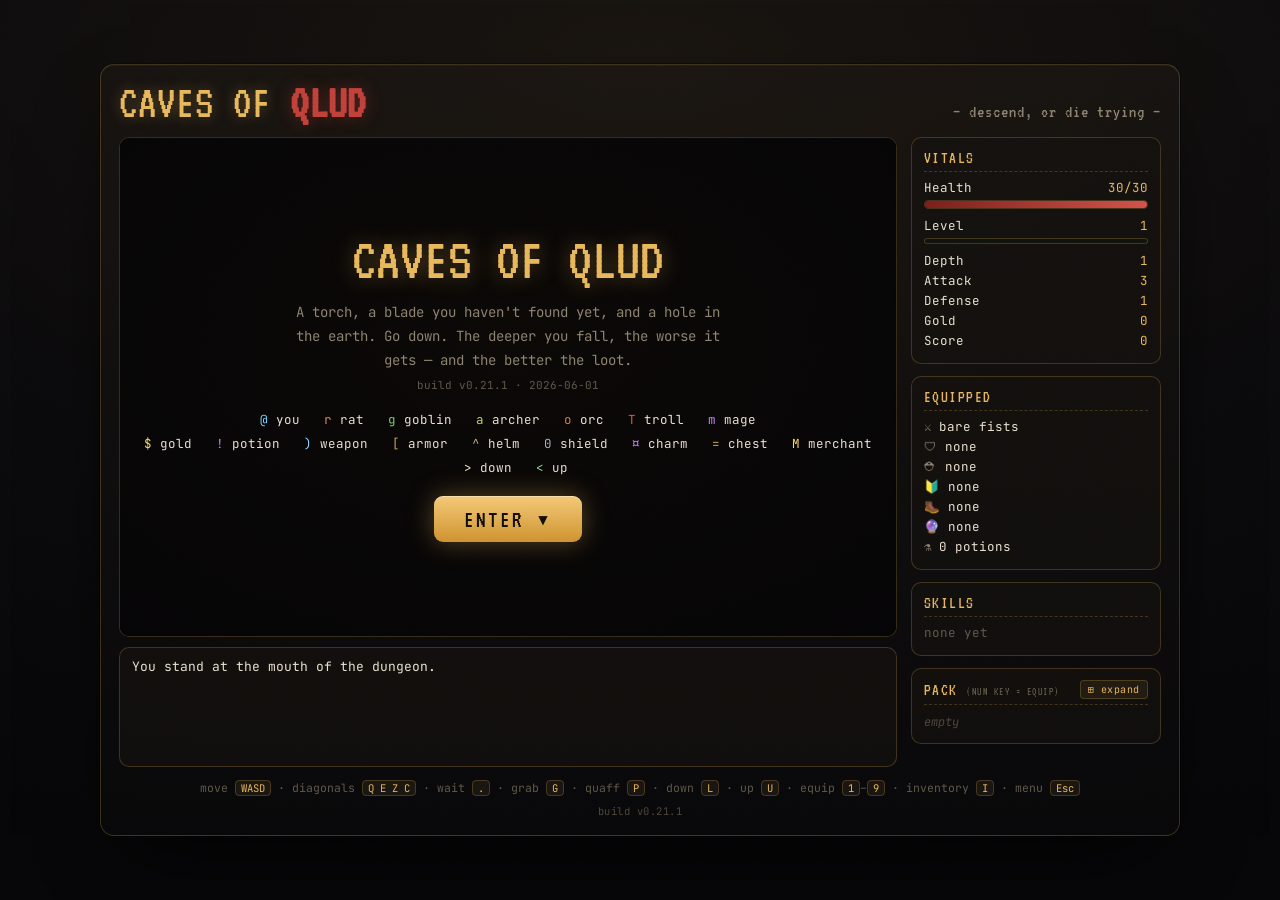
==== commit c92d81e0: "Add Dash controls: hold Space+direction (desktop), toggle button (mobile) Desktop holds Space to arm" ====
--- a/index.html
+++ b/index.html
@@ -255,6 +255,7 @@
   .shopitem.dis{color:#5f5849;cursor:default}
   .shopitem.dis:hover{color:#5f5849}
   #buyList,#sellList{max-height:160px;overflow-y:auto;scrollbar-width:thin;scrollbar-color:var(--amber-deep) rgba(0,0,0,.25)}
+      .acts button.armed{ background:#ffd866; color:#1a1206; box-shadow:0 0 10px rgba(255,216,102,.6); }
   .shopempty{color:#5f5849;font-style:italic;font-size:11.5px;padding:6px 0}
 
   /* compact everything on phones so the map + title stay on screen */
@@ -372,6 +373,7 @@
         <button data-act="descend">down (L)</button>
         <button data-act="ascend">up (U)</button>
         <button data-act="inventory">pack (I)</button>
+        <button data-act="dash" id="dashBtn">dash</button>
         <button data-act="menu">menu</button>
       </div>
     </div>
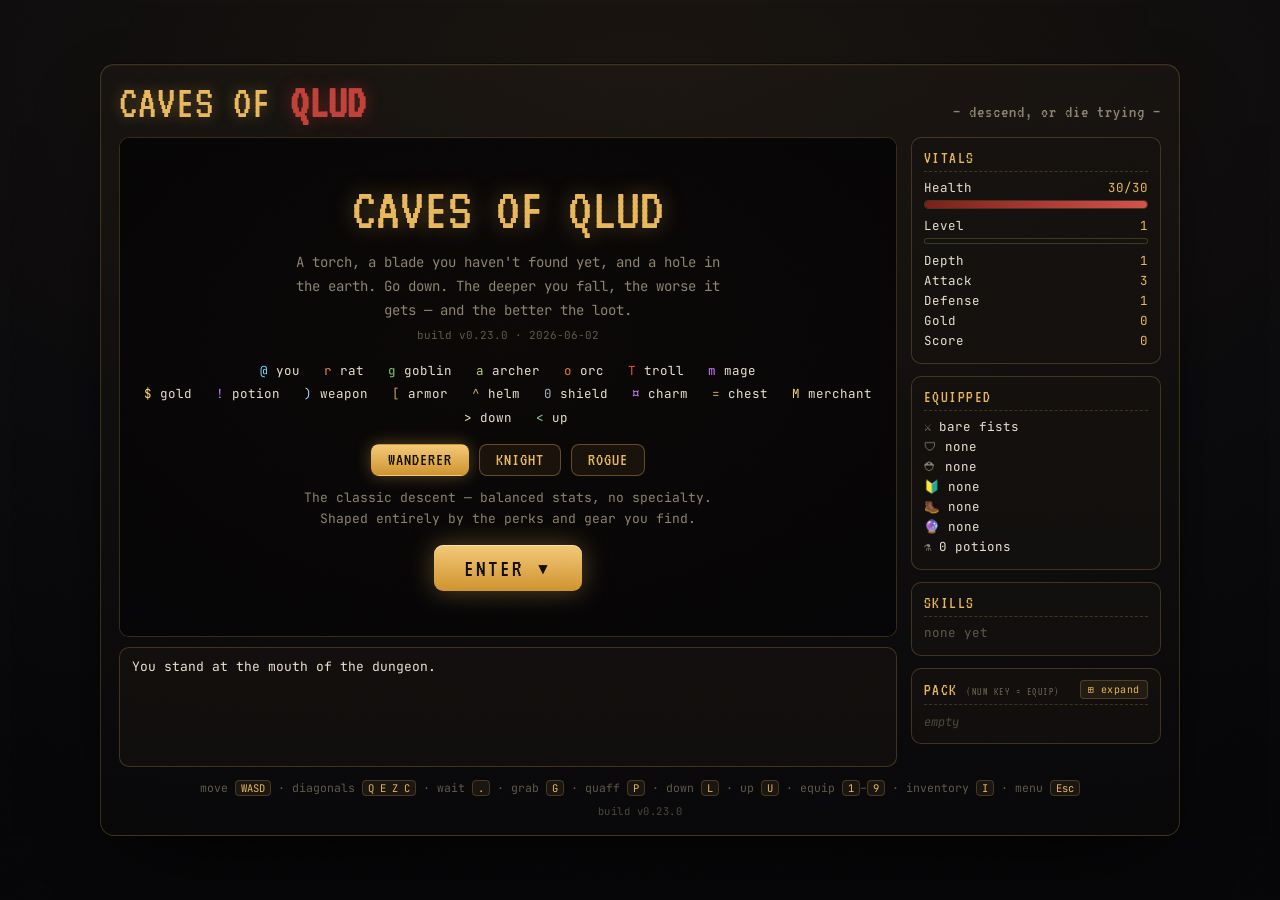
==== commit 338b66a9: "Add character classes (Wanderer/Knight/Rogue) + title-screen picker Introduce an optional starting c" ====
--- a/index.html
+++ b/index.html
@@ -192,6 +192,15 @@
     box-shadow:0 0 26px rgba(232,183,92,.35),inset 0 1px 0 rgba(255,255,255,.4);
   }
   .play-btn:active{transform:translateY(1px)}
+  /* class picker on the title screen */
+  .classpick{display:flex;gap:10px;flex-wrap:wrap;justify-content:center;margin-top:2px}
+  .class-btn{font-family:"VT323",monospace;font-size:18px;letter-spacing:1px;
+    color:var(--amber);background:rgba(40,30,16,.5);
+    border:1px solid rgba(232,183,92,.35);border-radius:8px;padding:6px 16px;cursor:pointer}
+  .class-btn:hover{background:rgba(60,45,22,.6)}
+  .class-btn.sel{color:#120d06;background:linear-gradient(180deg,#f3c977,#cf922f);
+    border-color:transparent;box-shadow:0 0 16px rgba(232,183,92,.35)}
+  .classdesc{color:var(--dim);font-size:13px;max-width:440px;min-height:2.6em;line-height:1.6}
 
   /* escape / pause menu — a true full-viewport modal so it's always visible,
      even on mobile where it's opened from the touch controls below the canvas */
@@ -316,6 +325,12 @@
           <i style="color:#f0e6c0" data-spr="stairs_down">&gt;</i> down &nbsp;
           <i style="color:#8fd6a0" data-spr="stairs_up">&lt;</i> up
         </div>
+        <div class="classpick" id="classPick">
+          <button class="class-btn" data-class="wanderer">WANDERER</button>
+          <button class="class-btn" data-class="knight">KNIGHT</button>
+          <button class="class-btn" data-class="rogue">ROGUE</button>
+        </div>
+        <div class="classdesc" id="classDesc"></div>
         <button class="play-btn" id="playBtn">ENTER ▾</button>
         <button class="play-btn" id="ngBtn" style="display:none;margin-top:8px">NEW GAME+ ▾</button>
       </div>
@@ -337,6 +352,10 @@
           <div class="shopcol">
             <div class="shoph">Sell from pack</div>
             <div id="sellList"></div>
+          </div>
+          <div class="shopcol">
+            <div class="shoph">Your gear</div>
+            <div id="shopGear"></div>
           </div>
         </div>
         <button class="play-btn" id="closeShop" style="font-size:19px;padding:7px 24px">LEAVE ▴</button>
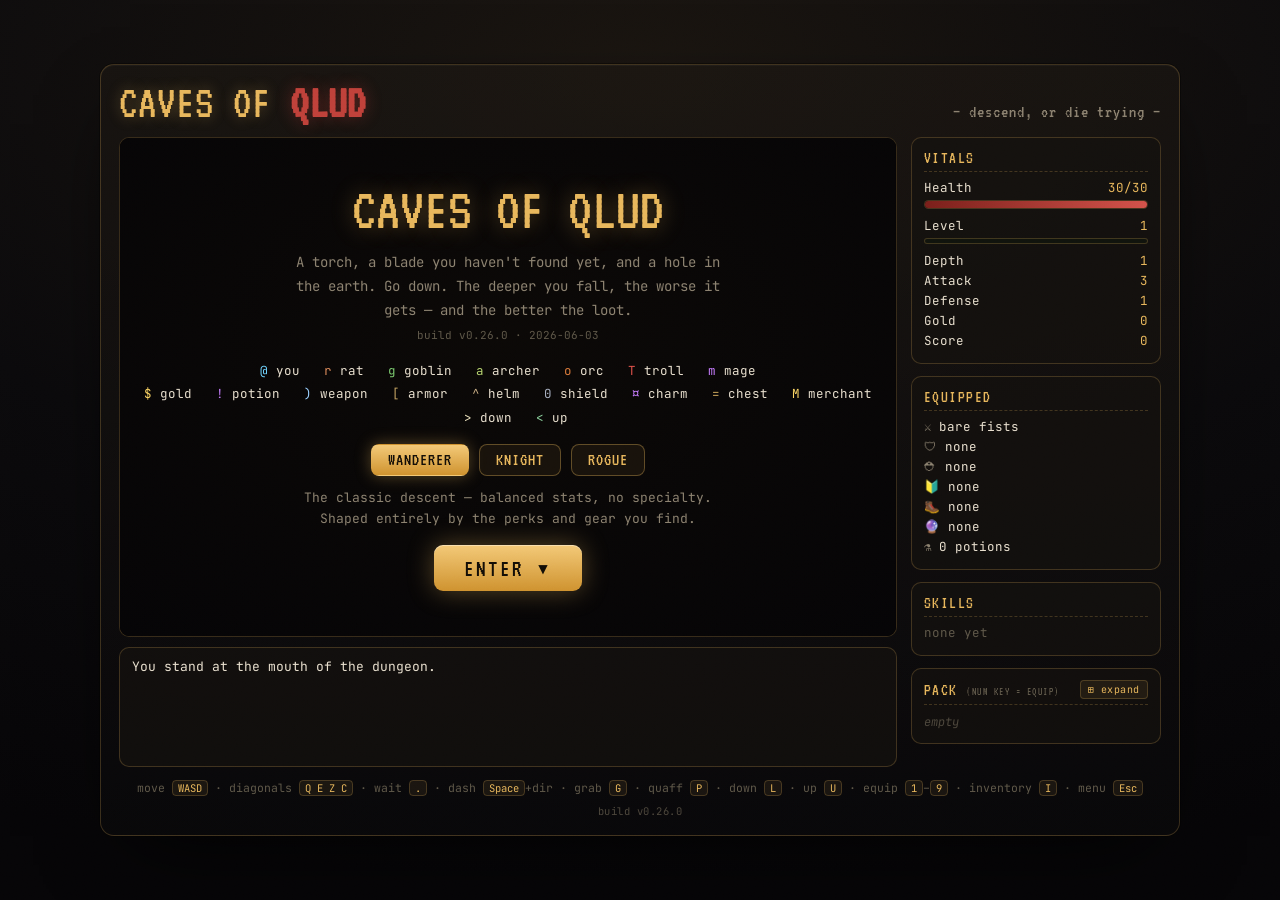
==== commit fba21ab2: "v0.26.0: dash hint, log scroll, Zarakhel rebalance, XP fix, hidden test gauntlet - Footer now docume" ====
--- a/index.html
+++ b/index.html
@@ -441,7 +441,7 @@
 
   <footer>
     move <kbd>WASD</kbd> · diagonals <kbd>Q E Z C</kbd> · wait <kbd>.</kbd> ·
-    grab <kbd>G</kbd> · quaff <kbd>P</kbd> · down <kbd>L</kbd> · up <kbd>U</kbd> · equip <kbd>1</kbd>–<kbd>9</kbd> · inventory <kbd>I</kbd> · menu <kbd>Esc</kbd>
+    dash <kbd>Space</kbd>+dir · grab <kbd>G</kbd> · quaff <kbd>P</kbd> · down <kbd>L</kbd> · up <kbd>U</kbd> · equip <kbd>1</kbd>–<kbd>9</kbd> · inventory <kbd>I</kbd> · menu <kbd>Esc</kbd>
     <span class="ver" id="verTag"></span>
   </footer>
 </div>
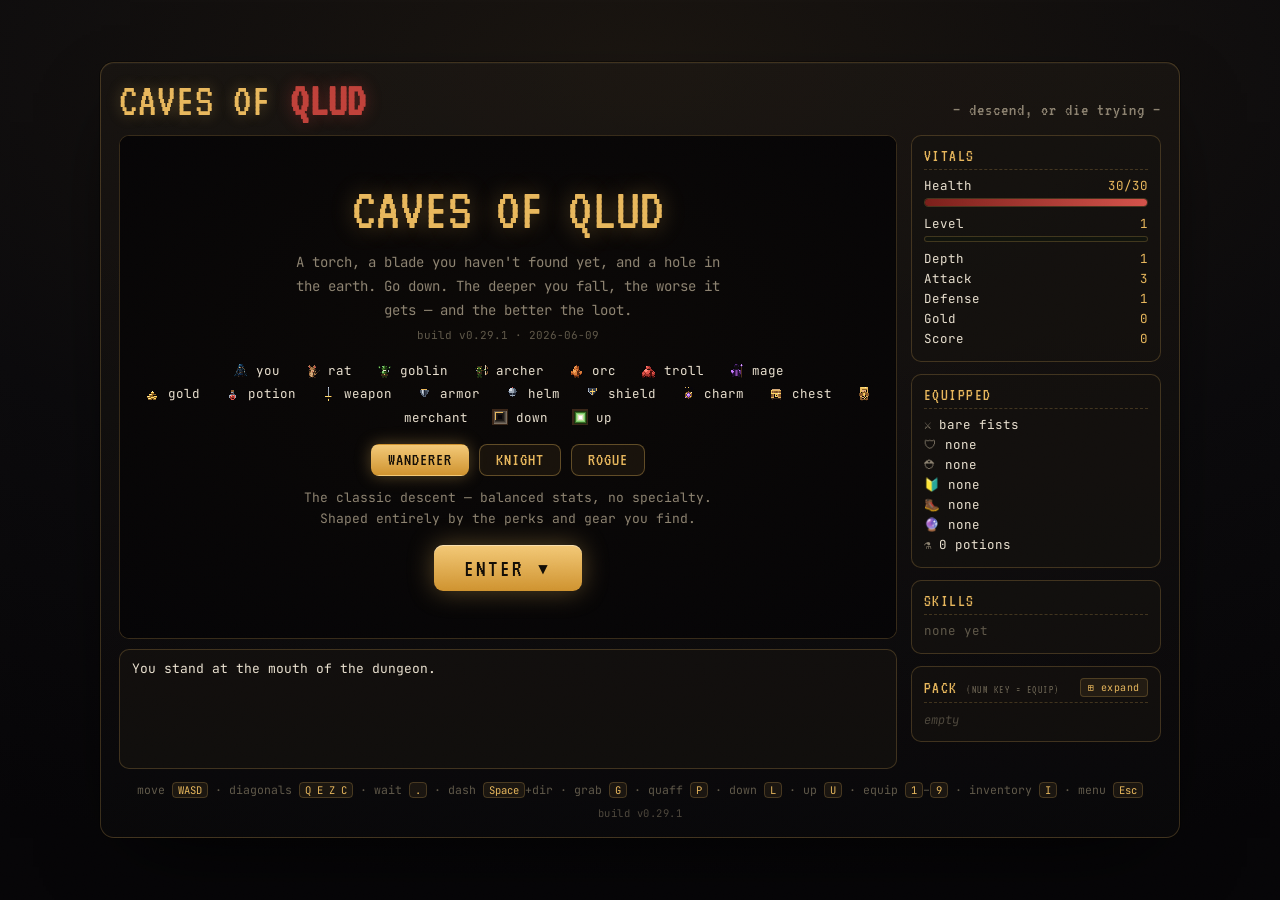
==== commit a3da4bb1: "Rename game from Caves of Qlud to Caves of Qlaude Avoids potential confusion with the commercial gam" ====
--- a/index.html
+++ b/index.html
@@ -3,7 +3,7 @@
 <head>
 <meta charset="utf-8">
 <meta name="viewport" content="width=device-width, initial-scale=1, maximum-scale=1, user-scalable=no">
-<title>Caves of Qlud · a roguelike</title>
+<title>Caves of Qlaude · a roguelike</title>
 <link rel="preconnect" href="https://fonts.googleapis.com">
 <link rel="preconnect" href="https://fonts.gstatic.com" crossorigin>
 <link href="https://fonts.googleapis.com/css2?family=VT323&family=JetBrains+Mono:wght@400;700&display=swap" rel="stylesheet">
--- a/inventory-screen.css
+++ b/inventory-screen.css
@@ -1,5 +1,5 @@
 /* ============================================================
-   Caves of Qlud — full-screen Inventory / Equipment overlay.
+   Caves of Qlaude — full-screen Inventory / Equipment overlay.
    Everything is scoped under #invScreen and uses iv- prefixed
    class names so it never collides with the game's own HUD CSS
    (.panel / .card / .slot / .row / .cell / .grid / .bar / .stat).
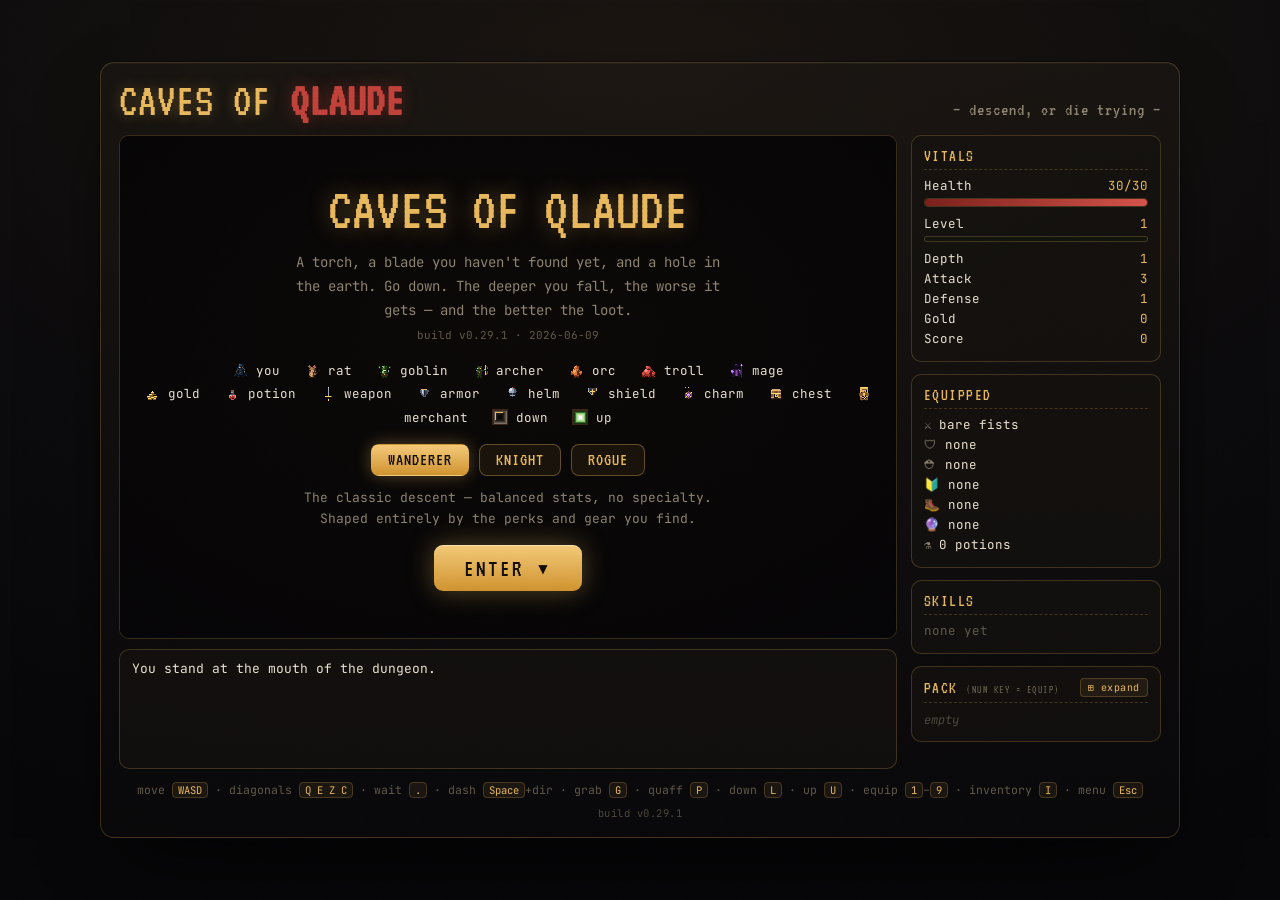
==== commit 2296568c: "Fix in-game title and overlay still showing QLUD Co-Authored-By: Claude Sonnet 4.6 <noreply@anthropi" ====
--- a/index.html
+++ b/index.html
@@ -289,7 +289,7 @@
 <body>
 <div class="cabinet">
   <header>
-    <h1>CAVES OF&nbsp;<b>QLUD</b></h1>
+    <h1>CAVES OF&nbsp;<b>QLAUDE</b></h1>
     <span class="tag" id="depthTag">— descend, or die trying —</span>
     <span class="tag" id="godTag" style="display:none;color:#ffd866">[GODMODE · F1]</span>
   </header>
@@ -303,7 +303,7 @@
         <div class="bosshp"><div id="bossHpFill"></div></div>
       </div>
       <div class="overlay" id="overlay">
-        <div class="big" id="overTitle">CAVES OF QLUD</div>
+        <div class="big" id="overTitle">CAVES OF QLAUDE</div>
         <p id="overText">A torch, a blade you haven't found yet, and a hole in the earth. Go down. The deeper you fall, the worse it gets — and the better the loot.</p>
         <div class="legend" id="legend">
           <i style="color:#6fd3ff" data-spr="player">@</i> you &nbsp;
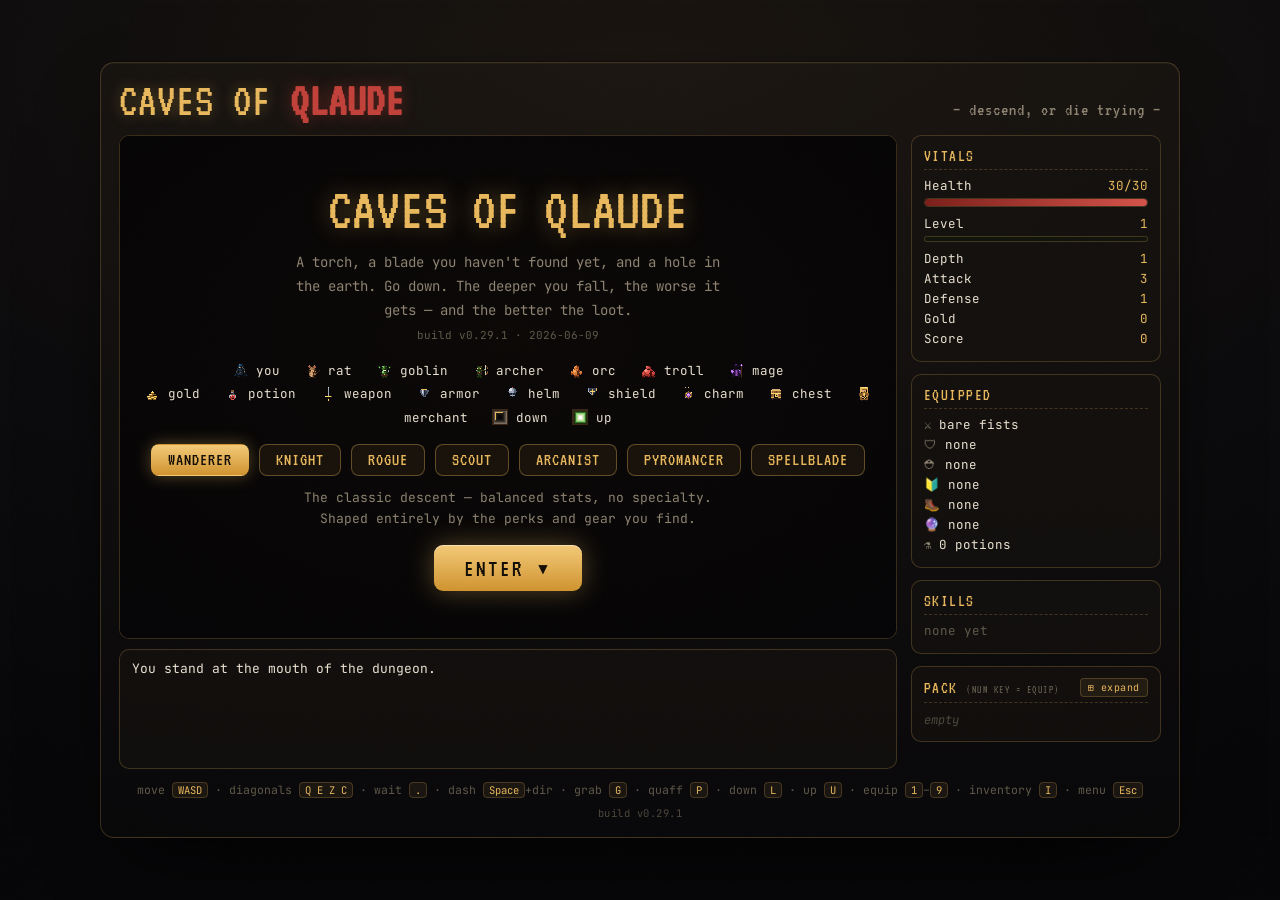
==== commit dcdd7b7f: "Add four ranged classes: Scout, Arcanist, Pyromancer, Spellblade Scout: arrow every 3 moves, 3-tile " ====
--- a/index.html
+++ b/index.html
@@ -329,6 +329,10 @@
           <button class="class-btn" data-class="wanderer">WANDERER</button>
           <button class="class-btn" data-class="knight">KNIGHT</button>
           <button class="class-btn" data-class="rogue">ROGUE</button>
+          <button class="class-btn" data-class="scout">SCOUT</button>
+          <button class="class-btn" data-class="arcanist">ARCANIST</button>
+          <button class="class-btn" data-class="pyromancer">PYROMANCER</button>
+          <button class="class-btn" data-class="spellblade">SPELLBLADE</button>
         </div>
         <div class="classdesc" id="classDesc"></div>
         <button class="play-btn" id="playBtn">ENTER ▾</button>
